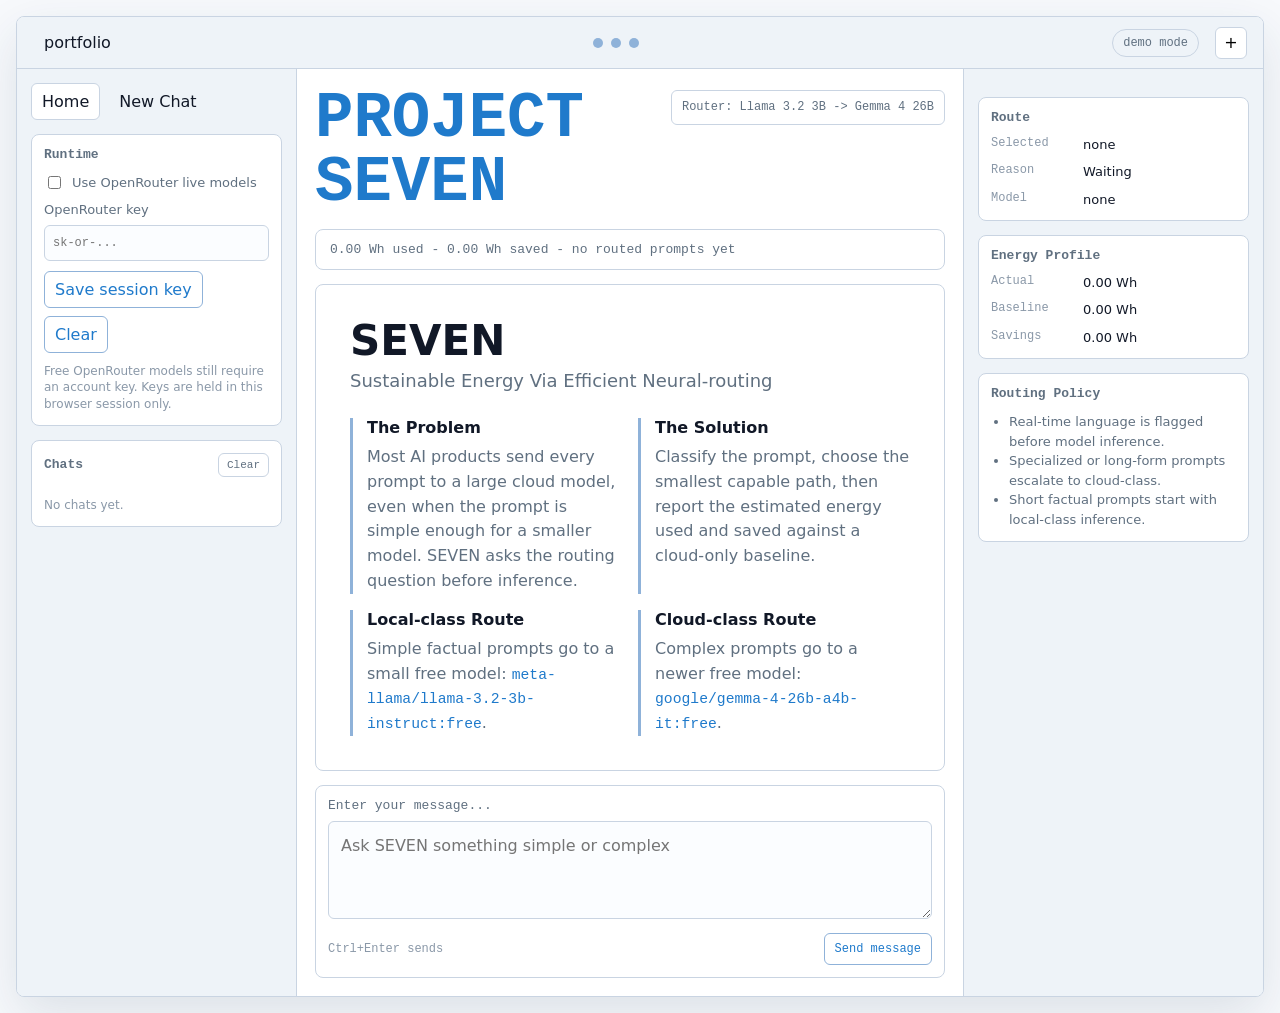
==== demo/index.html @ f23e450a "Add article, embedded demo, and assets - index.html: otoro/neural-biome style research article (Helv" ====
<!DOCTYPE html>
<html lang="en">
<head>
  <meta charset="UTF-8" />
  <meta name="viewport" content="width=device-width, initial-scale=1.0" />
  <meta name="description" content="SEVEN browser demo: an energy-aware AI router inspired by the Elia terminal interface." />
  <meta name="theme-color" content="#f7f9fc" />
  <title>SEVEN Web Console</title>
  <link rel="manifest" href="manifest.webmanifest" />
  <link rel="stylesheet" href="style.css?v=6" />
</head>
<body>
  <div class="app-shell" data-view="home">
    <header class="top-bar">
      <a class="back-link" href="https://jaundel.github.io/projects.html">portfolio</a>
      <div class="window-controls" aria-hidden="true"><span></span><span></span><span></span></div>
      <div class="runtime-pill" id="runtime-pill">demo mode</div>
      <button class="icon-button" id="install-button" type="button" hidden title="Install SEVEN">
        <span aria-hidden="true">+</span><span class="sr-only">Install SEVEN</span>
      </button>
    </header>

    <main class="console-grid">
      <aside class="sidebar" aria-label="Chat navigation">
        <div class="sidebar-head">
          <button class="text-button active" id="home-button" type="button">Home</button>
          <button class="text-button" id="new-chat-button" type="button">New Chat</button>
        </div>

        <section class="config-panel" aria-label="Runtime configuration">
          <h2>Runtime</h2>
          <label class="toggle-row"><input id="live-toggle" type="checkbox" /><span>Use OpenRouter live models</span></label>
          <label class="key-field"><span>OpenRouter key</span><input id="api-key-input" type="password" autocomplete="off" placeholder="sk-or-..." /></label>
          <div class="config-actions">
            <button id="save-key-button" type="button">Save session key</button>
            <button id="clear-key-button" type="button">Clear</button>
          </div>
          <p class="fine-print">Free OpenRouter models still require an account key. Keys are held in this browser session only.</p>
        </section>

        <section class="chat-list-panel" aria-label="Saved chats">
          <div class="panel-title-row">
            <h2>Chats</h2>
            <button class="mini-button" id="clear-chats-button" type="button">Clear</button>
          </div>
          <div class="chat-list" id="chat-list"></div>
        </section>
      </aside>

      <section class="main-console">
        <section class="home-screen" id="home-screen" aria-label="SEVEN home">
          <header class="app-header">
            <pre class="ascii-logo" aria-label="PROJECT SEVEN">PROJECT SEVEN</pre>
            <p class="model-label" id="model-label">Router: Llama 3.2 3B -> Gemma 4 26B</p>
          </header>

          <div class="energy-strip" id="global-energy">0.00 Wh used - 0.00 Wh saved - no routed prompts yet</div>

          <article class="welcome-box">
            <h1>SEVEN</h1>
            <p class="lead">Sustainable Energy Via Efficient Neural-routing</p>
            <div class="welcome-grid">
              <section>
                <h2>The Problem</h2>
                <p>Most AI products send every prompt to a large cloud model, even when the prompt is simple enough for a smaller model. SEVEN asks the routing question before inference.</p>
              </section>
              <section>
                <h2>The Solution</h2>
                <p>Classify the prompt, choose the smallest capable path, then report the estimated energy used and saved against a cloud-only baseline.</p>
              </section>
              <section>
                <h2>Local-class Route</h2>
                <p>Simple factual prompts go to a small free model: <code>meta-llama/llama-3.2-3b-instruct:free</code>.</p>
              </section>
              <section>
                <h2>Cloud-class Route</h2>
                <p>Complex prompts go to a newer free model: <code>google/gemma-4-26b-a4b-it:free</code>.</p>
              </section>
            </div>
          </article>

          <form class="prompt-box" id="home-prompt-form">
            <label for="home-prompt">Enter your message...</label>
            <textarea id="home-prompt" rows="3" placeholder="Ask SEVEN something simple or complex"></textarea>
            <div class="prompt-actions"><span>Ctrl+Enter sends</span><button type="submit">Send message</button></div>
          </form>
        </section>

        <section class="chat-screen" id="chat-screen" aria-label="SEVEN chat" hidden>
          <header class="chat-header">
            <button class="text-button" id="close-chat-button" type="button">Home</button>
            <div>
              <h1 id="chat-title">Empty chat</h1>
              <p id="chat-model-static">Router: local-class first</p>
            </div>
            <div class="chat-energy" id="chat-energy-static">0.00 Wh used - 0.00 Wh saved</div>
          </header>

          <div class="status-line" id="status-line" hidden><span class="status-dot"></span><span id="status-text">routing</span></div>
          <div class="chat-container" id="chat-container"></div>

          <form class="prompt-box chat-prompt" id="chat-prompt-form">
            <label for="chat-prompt">Enter your message...</label>
            <textarea id="chat-prompt" rows="3" placeholder="Continue this SEVEN chat"></textarea>
            <div class="prompt-actions"><span>Ctrl+Enter sends</span><button type="submit">Send message</button></div>
          </form>
        </section>
      </section>

      <aside class="inspector" aria-label="Route details">
        <section>
          <h2>Route</h2>
          <dl id="route-details">
            <div><dt>Selected</dt><dd>none</dd></div>
            <div><dt>Reason</dt><dd>waiting</dd></div>
            <div><dt>Model</dt><dd>none</dd></div>
          </dl>
        </section>
        <section>
          <h2>Energy Profile</h2>
          <dl id="energy-details">
            <div><dt>Actual</dt><dd>0.00 Wh</dd></div>
            <div><dt>Baseline</dt><dd>0.00 Wh</dd></div>
            <div><dt>Savings</dt><dd>0.00 Wh</dd></div>
          </dl>
        </section>
        <section>
          <h2>Routing Policy</h2>
          <ul class="policy-list">
            <li>Real-time language is flagged before model inference.</li>
            <li>Specialized or long-form prompts escalate to cloud-class.</li>
            <li>Short factual prompts start with local-class inference.</li>
          </ul>
        </section>
      </aside>
    </main>
  </div>

  <script type="module" src="src/app.js?v=6"></script>
</body>
</html>
---- demo/style.css ----
:root {
  color-scheme: light;
  --bg: #f7f9fc;
  --surface: #ffffff;
  --surface-2: #eef3f8;
  --text: #111827;
  --muted: #607080;
  --faint: #8a98a8;
  --border: #c9d4e2;
  --border-strong: #8fb2d9;
  --accent: #1f7acb;
  --shadow: 0 18px 50px rgba(34, 57, 86, .12);
  --mono: "Cascadia Mono", "SFMono-Regular", Consolas, "Liberation Mono", monospace;
  --sans: Inter, ui-sans-serif, system-ui, -apple-system, BlinkMacSystemFont, "Segoe UI", sans-serif;
}
* { box-sizing: border-box; }
body { margin: 0; background: var(--bg); color: var(--text); font-family: var(--sans); }
button, input, textarea { font: inherit; }
button { cursor: pointer; }
.sr-only { position: absolute; width: 1px; height: 1px; padding: 0; margin: -1px; overflow: hidden; clip: rect(0, 0, 0, 0); white-space: nowrap; border: 0; }
.app-shell { width: min(1440px, calc(100vw - 32px)); min-height: calc(100vh - 32px); margin: 16px auto; border: 1px solid var(--border); border-radius: 8px; background: var(--surface); box-shadow: var(--shadow); overflow: hidden; }
.top-bar { display: grid; grid-template-columns: 1fr auto 1fr auto; align-items: center; gap: 16px; min-height: 52px; padding: 0 16px; border-bottom: 1px solid var(--border); background: var(--surface-2); }
.back-link, .text-button { color: var(--text); text-decoration: none; border: 1px solid transparent; background: transparent; border-radius: 6px; padding: 8px 10px; }
.back-link:hover, .text-button:hover, .text-button.active { border-color: var(--border); background: var(--surface); }
.window-controls { display: inline-flex; gap: 8px; }
.window-controls span { width: 10px; height: 10px; border-radius: 50%; background: var(--border-strong); }
.runtime-pill { justify-self: end; width: max-content; border: 1px solid var(--border); border-radius: 999px; padding: 6px 10px; color: var(--muted); font-family: var(--mono); font-size: 12px; }
.icon-button { display: inline-grid; place-items: center; width: 32px; height: 32px; border: 1px solid var(--border); border-radius: 6px; background: var(--surface); }
.console-grid { display: grid; grid-template-columns: 280px minmax(0, 1fr) 300px; min-height: calc(100vh - 85px); }
.sidebar, .inspector { background: var(--surface-2); border-right: 1px solid var(--border); padding: 14px; overflow: auto; }
.inspector { border-right: 0; border-left: 1px solid var(--border); }
.sidebar-head, .config-actions, .prompt-actions { display: flex; align-items: center; gap: 8px; flex-wrap: wrap; }
.config-panel, .chat-list-panel, .inspector section, .welcome-box, .prompt-box, .energy-strip, .chat-header, .chatbox { border: 1px solid var(--border); border-radius: 8px; background: var(--surface); }
.config-panel, .chat-list-panel, .inspector section { margin-top: 14px; padding: 12px; }
h1, h2, p { margin-top: 0; }
.config-panel h2, .chat-list-panel h2, .inspector h2 { margin-bottom: 10px; font-size: 13px; line-height: 1.2; color: var(--muted); font-family: var(--mono); font-weight: 700; }
.panel-title-row { display: flex; align-items: center; justify-content: space-between; gap: 10px; margin-bottom: 10px; }
.panel-title-row h2 { margin: 0; }
.mini-button { border: 1px solid var(--border); border-radius: 6px; background: var(--surface); color: var(--muted); padding: 5px 8px; font-family: var(--mono); font-size: 11px; }
.toggle-row, .key-field { display: grid; gap: 8px; margin-bottom: 10px; color: var(--muted); font-size: 13px; }
.toggle-row { grid-template-columns: auto 1fr; align-items: center; }
.key-field input, .prompt-box textarea { width: 100%; border: 1px solid var(--border); border-radius: 6px; background: #fbfdff; color: var(--text); }
.key-field input { min-height: 36px; padding: 8px; font-family: var(--mono); font-size: 12px; }
.config-actions button, .prompt-actions button { border: 1px solid var(--border-strong); border-radius: 6px; background: var(--surface); color: var(--accent); padding: 8px 10px; }
.fine-print { margin: 10px 0 0; color: var(--faint); font-size: 12px; line-height: 1.4; }
.chat-list { display: grid; gap: 8px; }
.chat-list button { width: 100%; text-align: left; border: 1px solid var(--border); border-radius: 6px; background: var(--surface); padding: 9px; color: var(--text); }
.chat-list button.active { border-color: var(--border-strong); background: #f4f9ff; }
.main-console { min-width: 0; background: var(--surface); }
.home-screen, .chat-screen { min-height: 100%; padding: 18px; }
.app-header { display: grid; grid-template-columns: minmax(0, 1fr) auto; align-items: start; gap: 18px; margin-bottom: 14px; }
.ascii-logo { margin: 0; white-space: pre-wrap; color: var(--accent); font-family: var(--mono); font-size: clamp(28px, 5vw, 64px); font-weight: 800; line-height: 1; }
.model-label { max-width: 320px; margin: 3px 0 0; border: 1px solid var(--border); border-radius: 6px; padding: 8px 10px; color: var(--muted); font-family: var(--mono); font-size: 12px; line-height: 1.4; }
.energy-strip { margin-bottom: 14px; padding: 12px 14px; color: var(--muted); font-family: var(--mono); font-size: 13px; }
.welcome-box { padding: clamp(18px, 4vw, 34px); }
.welcome-box h1 { margin-bottom: 4px; font-size: 42px; line-height: 1.05; }
.lead { color: var(--muted); font-size: 18px; line-height: 1.5; }
.welcome-grid { display: grid; grid-template-columns: repeat(2, minmax(0, 1fr)); gap: 16px; margin-top: 24px; }
.welcome-grid section { border-left: 3px solid var(--border-strong); padding-left: 14px; }
.welcome-grid h2 { margin-bottom: 8px; font-size: 16px; }
.welcome-grid p { margin: 0; color: var(--muted); line-height: 1.55; }
code { font-family: var(--mono); font-size: .92em; color: var(--accent); }
.prompt-box { margin-top: 14px; padding: 12px; }
.prompt-box label { display: block; margin-bottom: 8px; color: var(--muted); font-family: var(--mono); font-size: 13px; }
.prompt-box textarea { min-height: 92px; resize: vertical; padding: 12px; line-height: 1.5; }
.prompt-actions { justify-content: space-between; margin-top: 10px; color: var(--faint); font-family: var(--mono); font-size: 12px; }
.chat-header { display: grid; grid-template-columns: auto minmax(0, 1fr) auto; align-items: center; gap: 14px; padding: 12px; }
.chat-header h1 { margin: 0 0 4px; font-size: 18px; line-height: 1.2; }
.chat-header p, .chat-energy { margin: 0; color: var(--muted); font-family: var(--mono); font-size: 12px; line-height: 1.4; }
.status-line { align-items: center; justify-content: flex-end; gap: 8px; margin: 12px 0; color: var(--accent); font-family: var(--mono); font-size: 12px; }
.status-line:not([hidden]) { display: flex; }
.status-dot { width: 8px; height: 8px; border-radius: 50%; background: currentColor; }
.chat-container { display: flex; flex-direction: column; gap: 12px; min-height: 48vh; max-height: calc(100vh - 300px); overflow: auto; padding: 14px 4px; }
.chatbox { width: min(100%, 860px); padding: 12px 14px; line-height: 1.55; }
.chatbox.user { align-self: flex-end; border-color: var(--border-strong); }
.chatbox.assistant { align-self: flex-start; border-color: rgba(31, 122, 203, .45); }
.chatbox-title { margin-bottom: 8px; color: var(--muted); font-family: var(--mono); font-size: 12px; }
.chatbox-content { white-space: pre-wrap; }
dl { display: grid; gap: 10px; margin: 0; }
dl div { display: grid; grid-template-columns: 84px minmax(0, 1fr); gap: 8px; }
dt { color: var(--faint); font-family: var(--mono); font-size: 12px; }
dd { margin: 0; color: var(--text); font-size: 13px; line-height: 1.35; overflow-wrap: break-word; word-break: normal; }
.policy-list { margin: 0; padding-left: 18px; color: var(--muted); font-size: 13px; line-height: 1.5; }
@media (max-width: 1120px) {
  .console-grid { grid-template-columns: 250px minmax(0, 1fr); }
  .inspector { grid-column: 1 / -1; border-left: 0; border-top: 1px solid var(--border); }
}
@media (max-width: 760px) {
  .app-shell { width: 100vw; min-height: 100vh; margin: 0; border-radius: 0; border-left: 0; border-right: 0; }
  .top-bar { grid-template-columns: 1fr auto; }
  .window-controls, .runtime-pill { display: none; }
  .console-grid { grid-template-columns: 1fr; }
  .sidebar, .inspector { border-right: 0; border-left: 0; border-bottom: 1px solid var(--border); }
  .app-header, .chat-header, .welcome-grid { grid-template-columns: 1fr; }
  .chat-energy { justify-self: start; }
}
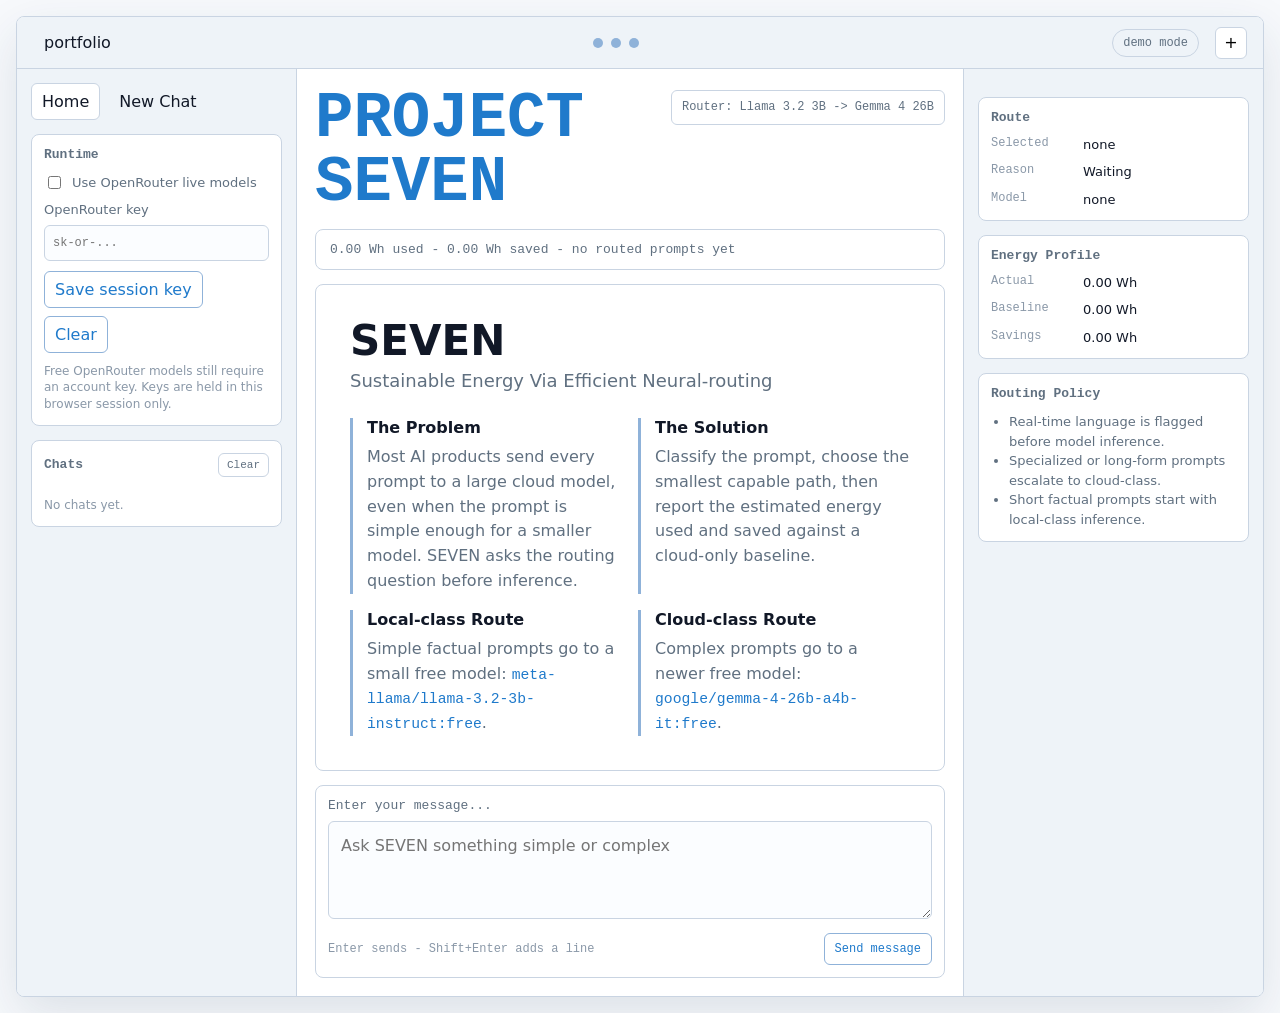
==== commit 30c585b5: "Use Enter to submit, polish UI, bump caches Change form submission to use Enter (Shift+Enter for new" ====
--- a/demo/index.html
+++ b/demo/index.html
@@ -82,7 +82,7 @@
           <form class="prompt-box" id="home-prompt-form">
             <label for="home-prompt">Enter your message...</label>
             <textarea id="home-prompt" rows="3" placeholder="Ask SEVEN something simple or complex"></textarea>
-            <div class="prompt-actions"><span>Ctrl+Enter sends</span><button type="submit">Send message</button></div>
+            <div class="prompt-actions"><span>Enter sends - Shift+Enter adds a line</span><button type="submit">Send message</button></div>
           </form>
         </section>
 
@@ -102,7 +102,7 @@
           <form class="prompt-box chat-prompt" id="chat-prompt-form">
             <label for="chat-prompt">Enter your message...</label>
             <textarea id="chat-prompt" rows="3" placeholder="Continue this SEVEN chat"></textarea>
-            <div class="prompt-actions"><span>Ctrl+Enter sends</span><button type="submit">Send message</button></div>
+            <div class="prompt-actions"><span>Enter sends - Shift+Enter adds a line</span><button type="submit">Send message</button></div>
           </form>
         </section>
       </section>
